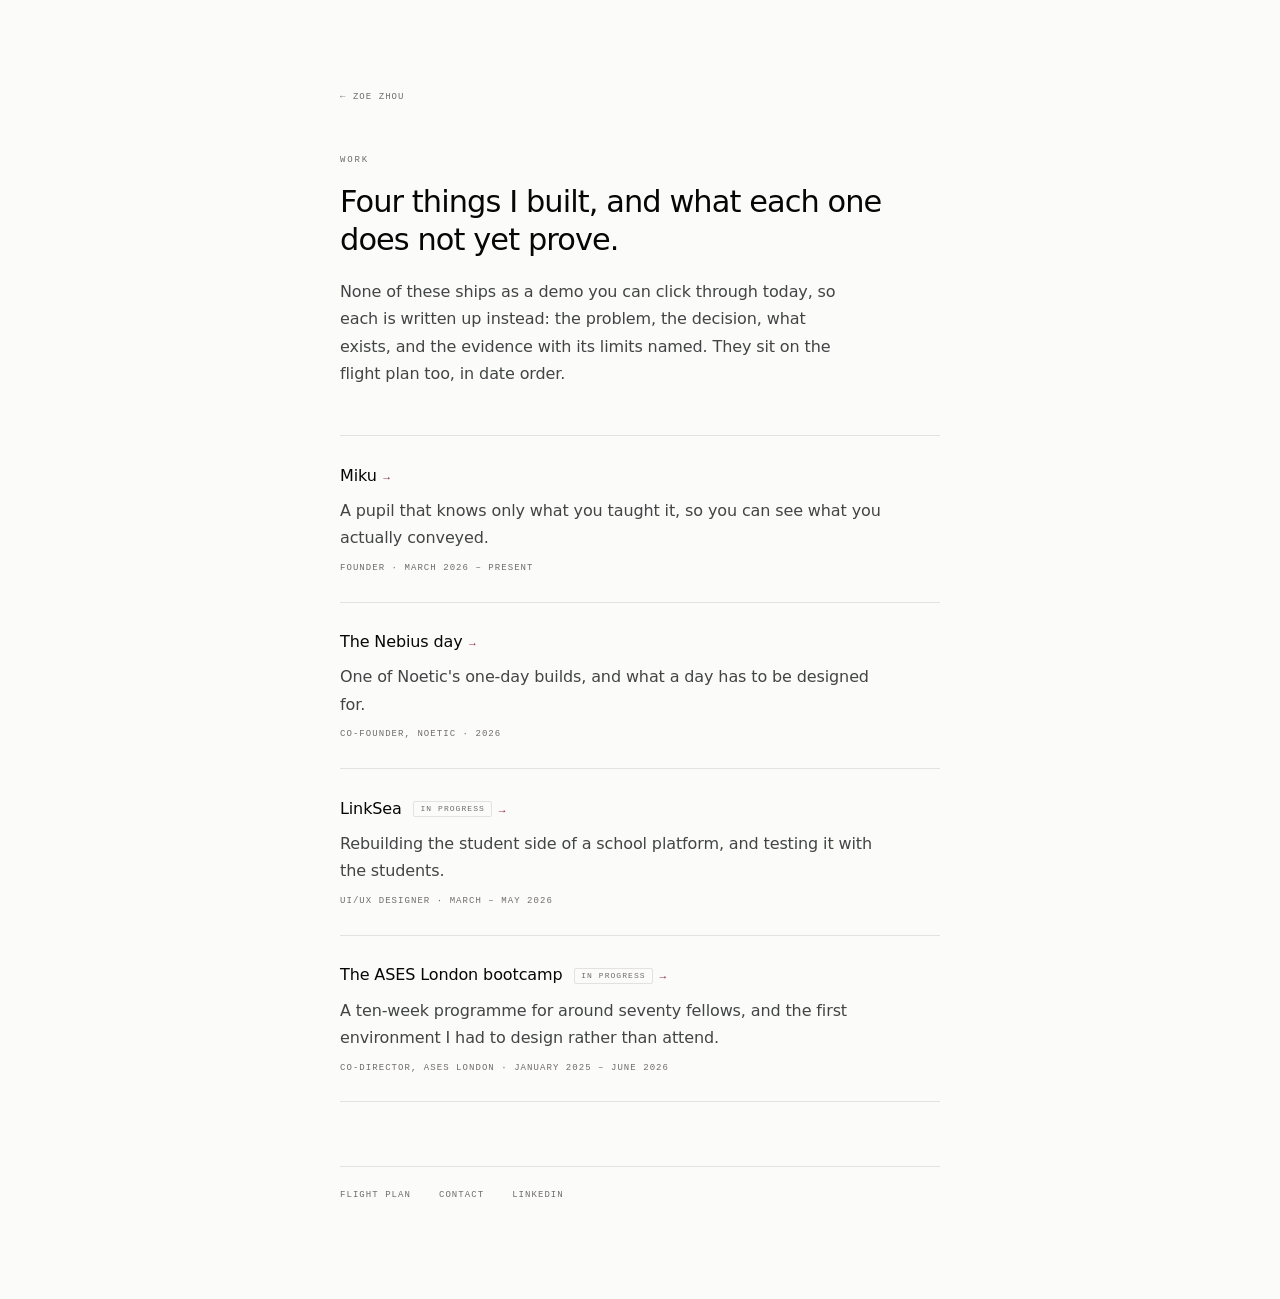
==== work/index.html @ ef4f9d84 "Dates from the CV, a Work index, and the clocks moved to the end The masthead now says what she is b" ====
<!doctype html>
<html lang="en">
<head>
<meta charset="utf-8">
<meta name="viewport" content="width=device-width, initial-scale=1, viewport-fit=cover">
<title>Work &middot; Zoe Zhou</title>
<meta name="description" content="Case studies on the learning tools and learning environments Zoe Zhou has built: Miku, The Nebius day, LinkSea, The ASES London bootcamp.">
<meta name="theme-color" content="#fbfbfa" media="(prefers-color-scheme: light)">
<meta name="theme-color" content="#191817" media="(prefers-color-scheme: dark)">
<link rel="icon" href="/favicon.svg">
<link rel="canonical" href="https://zoezhouyt.com/work">
<meta property="og:url" content="https://zoezhouyt.com/work">
<meta property="og:type" content="website">
<meta property="og:site_name" content="Zoe Zhou">
<meta property="og:title" content="Work &middot; Zoe Zhou">
<meta property="og:description" content="Case studies on the learning tools and learning environments Zoe Zhou has built: Miku, The Nebius day, LinkSea, The ASES London bootcamp.">
<meta name="twitter:card" content="summary">
<link rel="stylesheet" href="/assets/work.css">
</head>
<body>
<main class="wrap">
  <a class="back" href="/">&larr; Zoe Zhou</a>

  <header class="hero">
    <p class="kicker">Work</p>
    <h1>Four things I built, and what each one does not yet prove.</h1>
    <p class="sub">None of these ships as a demo you can click through today, so each is
    written up instead: the problem, the decision, what exists, and the evidence with its
    limits named. They sit on the flight plan too, in date order.</p>
  </header>

  <ul class="worklist">
    <li>
      <a href="/work/miku">
        <h2>Miku</h2>
        <p class="sub">A pupil that knows only what you taught it, so you can see what you actually conveyed.</p>
        <p class="meta">Founder &middot; March 2026 – present</p>
      </a>
    </li>
    <li>
      <a href="/work/nebius">
        <h2>The Nebius day</h2>
        <p class="sub">One of Noetic's one-day builds, and what a day has to be designed for.</p>
        <p class="meta">Co-founder, Noetic &middot; 2026</p>
      </a>
    </li>
    <li>
      <a href="/work/linksea">
        <h2>LinkSea <span class="tag">In progress</span></h2>
        <p class="sub">Rebuilding the student side of a school platform, and testing it with the students.</p>
        <p class="meta">UI/UX designer &middot; March – May 2026</p>
      </a>
    </li>
    <li>
      <a href="/work/ases-bootcamp">
        <h2>The ASES London bootcamp <span class="tag">In progress</span></h2>
        <p class="sub">A ten-week programme for around seventy fellows, and the first environment I had to design rather than attend.</p>
        <p class="meta">Co-director, ASES London &middot; January 2025 – June 2026</p>
      </a>
    </li>
  </ul>

  <footer class="end">
    <a href="/#flight-plan">Flight plan</a>
    <a href="/#contact">Contact</a>
    <a href="https://www.linkedin.com/in/zoezhouyt912/" rel="noopener noreferrer">LinkedIn</a>
  </footer>
</main>
</body>
</html>
---- assets/work.css ----
/* Shared by every page under /work. The tokens mirror index.html, which keeps
   its styles inline because it is the page that has to paint in one request.
   If a colour changes, change it in both. */
:root {
  --paper: #fbfbfa;
  --ink: #060606;
  --title: #313030;
  --text: #434445;
  --mute: #6f6d6b;
  --faint: #6f6d6b;
  --rule: #e3e2e0;
  --sunken: #f1f0ee;
  --accent: #8e2436;

  --sans: system-ui, "Helvetica Neue", Helvetica, Arial, sans-serif;
  --mono: ui-monospace, "SF Mono", SFMono-Regular, Menlo, monospace;

  color-scheme: light;
}
@media (prefers-color-scheme: dark) {
  :root:not([data-theme="light"]) {
    --paper: #191817; --ink: #f1eee9; --title: #ddd9d3; --text: #b4afa8;
    --mute: #969087; --faint: #8b857d; --rule: #2f2d2b; --sunken: #211f1e;
    --accent: #d4687c;
    color-scheme: dark;
  }
}
* { box-sizing: border-box; }
body {
  margin: 0; background: var(--paper); color: var(--text);
  font-family: var(--sans); font-size: 16px; line-height: 1.7;
  letter-spacing: -0.12px; -webkit-font-smoothing: antialiased;
}
a { color: inherit; text-decoration: none; }
:focus-visible { outline: 1px solid var(--accent); outline-offset: 3px; }
img { max-width: 100%; }

.wrap {
  max-width: 40rem; margin: 0 auto;
  padding: 3rem max(20px, env(safe-area-inset-left, 0px)) 6rem;
}
@media (min-width: 60rem) { .wrap { padding-top: 5rem; } }

.back {
  font-family: var(--mono); font-size: 9px; letter-spacing: 1.05px;
  text-transform: uppercase; color: var(--mute); display: inline-block; margin-bottom: 3rem;
}
.back:hover { color: var(--accent); }

.kicker {
  font-family: var(--mono); font-size: 9px; letter-spacing: 1.84px;
  text-transform: uppercase; color: var(--faint); margin: 0 0 0.9rem;
}
h1 {
  font-size: clamp(1.4rem, 3vw, 1.9rem); font-weight: 300; letter-spacing: -0.03em;
  line-height: 1.25; color: var(--ink); margin: 0 0 1.2rem;
}
.hero .sub { margin: 0 0 1.6rem; max-width: 32em; color: var(--text); }

/* role and dates as a short definition list rather than a run-on line */
.facts { margin: 0; display: grid; grid-template-columns: auto minmax(0, 1fr); gap: 0.15rem 1.1rem; max-width: 30em; }
.facts dt {
  font-family: var(--mono); font-size: 9px; letter-spacing: 1.05px;
  text-transform: uppercase; color: var(--faint); line-height: 1.9;
}
.facts dd { margin: 0; font-size: 13.5px; line-height: 1.9; color: var(--mute); }

.xp-links { margin: 1.5rem 0 0; display: flex; flex-wrap: wrap; gap: 0.4rem 1.4rem; }
.cta {
  font-family: var(--mono); font-size: 9px; letter-spacing: 1.05px;
  text-transform: uppercase; color: var(--accent); line-height: 1.9;
}
.cta::after { content: " \2192"; }
.cta.out::after { content: " \2197"; }
.cta:hover { text-decoration: underline; }

/* one section per question, in the order a reader would ask them */
.cs { margin-top: 3rem; }
.cs h2 {
  font-family: var(--mono); font-size: 10px; letter-spacing: 1.84px; text-transform: uppercase;
  font-weight: 500; color: var(--ink); margin: 0 0 1.1rem;
  padding-bottom: 0.7rem; border-bottom: 1px solid var(--rule);
}
.cs p { margin: 0 0 1.15rem; max-width: 34em; }
.cs p:last-child { margin-bottom: 0; }

.shot { display: block; position: relative; overflow: hidden; background: var(--sunken); border-radius: 2px; }
.shot-x { aspect-ratio: 16 / 10; }
.shot-in {
  position: absolute; inset: 0; display: grid; align-content: center; gap: 0.25rem;
  padding: 0.6rem; text-align: center; overflow: hidden;
}
.shot-in img { position: absolute; inset: 0; width: 100%; height: 100%; object-fit: cover; display: block; }
.shot.noimg img { display: none; }
.shot em {
  font-style: normal; font-family: var(--mono); font-size: 10px; letter-spacing: 0.3px;
  line-height: 1.3; color: var(--mute); overflow-wrap: anywhere;
}
.shot .cap { font-size: 11.5px; line-height: 1.4; color: var(--faint); }
.plates { display: grid; grid-template-columns: 1fr; gap: 1rem; margin-top: 1.5rem; }

.wip {
  margin-top: 3rem; padding: 1rem 0 0; border-top: 1px solid var(--rule);
  font-size: 13px; line-height: 1.7; color: var(--mute); max-width: 34em;
}

/* the work index: four case studies as one set */
.worklist { list-style: none; margin: 3rem 0 0; padding: 0; }
.worklist li { border-top: 1px solid var(--rule); }
.worklist li:last-child { border-bottom: 1px solid var(--rule); }
.worklist a { display: block; padding: 1.6rem 0; }
.worklist h2 {
  font-size: 16px; font-weight: 500; color: var(--ink); margin: 0 0 0.5rem;
  transition: color 0.18s ease;
}
.worklist h2::after { content: " \2192"; color: var(--accent); font-family: var(--mono); font-size: 11px; }
.worklist .sub { margin: 0 0 0.6rem; max-width: 34em; color: var(--text); }
.worklist .meta {
  font-family: var(--mono); font-size: 9px; letter-spacing: 1.05px; text-transform: uppercase;
  color: var(--faint); margin: 0;
}
.tag {
  font-family: var(--mono); font-size: 8px; letter-spacing: 1.05px; text-transform: uppercase;
  color: var(--faint); border: 1px solid var(--rule); border-radius: 2px;
  padding: 0.15rem 0.4rem; vertical-align: 2px; margin-left: 0.4rem;
}
.worklist h2 .tag::after { content: none; }
@media (hover: hover) { .worklist a:hover h2 { color: var(--accent); } }
@media (prefers-reduced-motion: reduce) { .worklist h2 { transition: none; } }

.related { margin-top: 3rem; }
.related h2 {
  font-family: var(--mono); font-size: 10px; letter-spacing: 1.84px; text-transform: uppercase;
  font-weight: 500; color: var(--ink); margin: 0 0 1rem;
  padding-bottom: 0.7rem; border-bottom: 1px solid var(--rule);
}
.related ul { list-style: none; margin: 0; padding: 0; display: flex; flex-direction: column; gap: 0.7rem; }
.related a { font-size: 14px; color: var(--title); font-weight: 500; }
.related a:hover { color: var(--accent); }
.related span { display: block; color: var(--mute); font-size: 13px; line-height: 1.6; }

footer.end {
  margin-top: 4rem; padding-top: 1.2rem; border-top: 1px solid var(--rule);
  display: flex; flex-wrap: wrap; gap: 0.5rem 1.75rem; align-items: baseline;
}
footer.end a {
  font-family: var(--mono); font-size: 9px; letter-spacing: 1.05px;
  text-transform: uppercase; color: var(--mute); line-height: 1.9;
}
footer.end a:hover { color: var(--accent); }
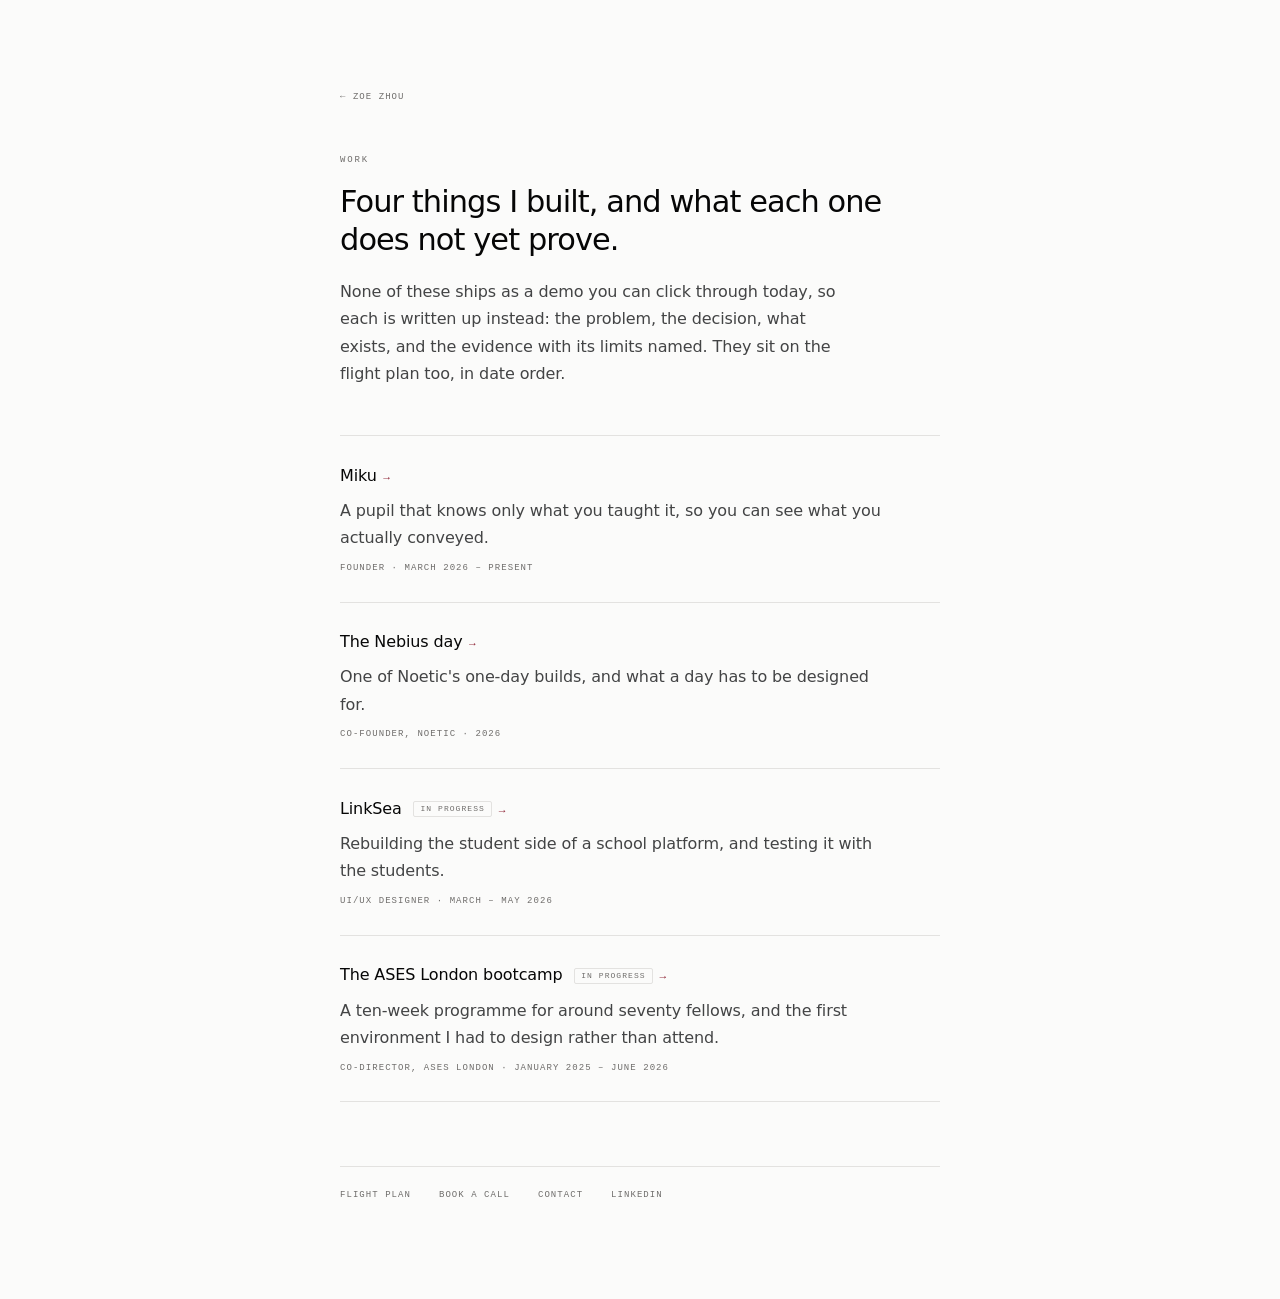
==== commit de99df61: "A contact block in the rail, and a calendar behind it Book a call, Email and LinkedIn now sit under " ====
--- a/work/index.html
+++ b/work/index.html
@@ -62,6 +62,7 @@
 
   <footer class="end">
     <a href="/#flight-plan">Flight plan</a>
+    <a href="https://calendly.com/zoezhou0912/call-with-zoe" rel="noopener noreferrer">Book a call</a>
     <a href="/#contact">Contact</a>
     <a href="https://www.linkedin.com/in/zoezhouyt912/" rel="noopener noreferrer">LinkedIn</a>
   </footer>
